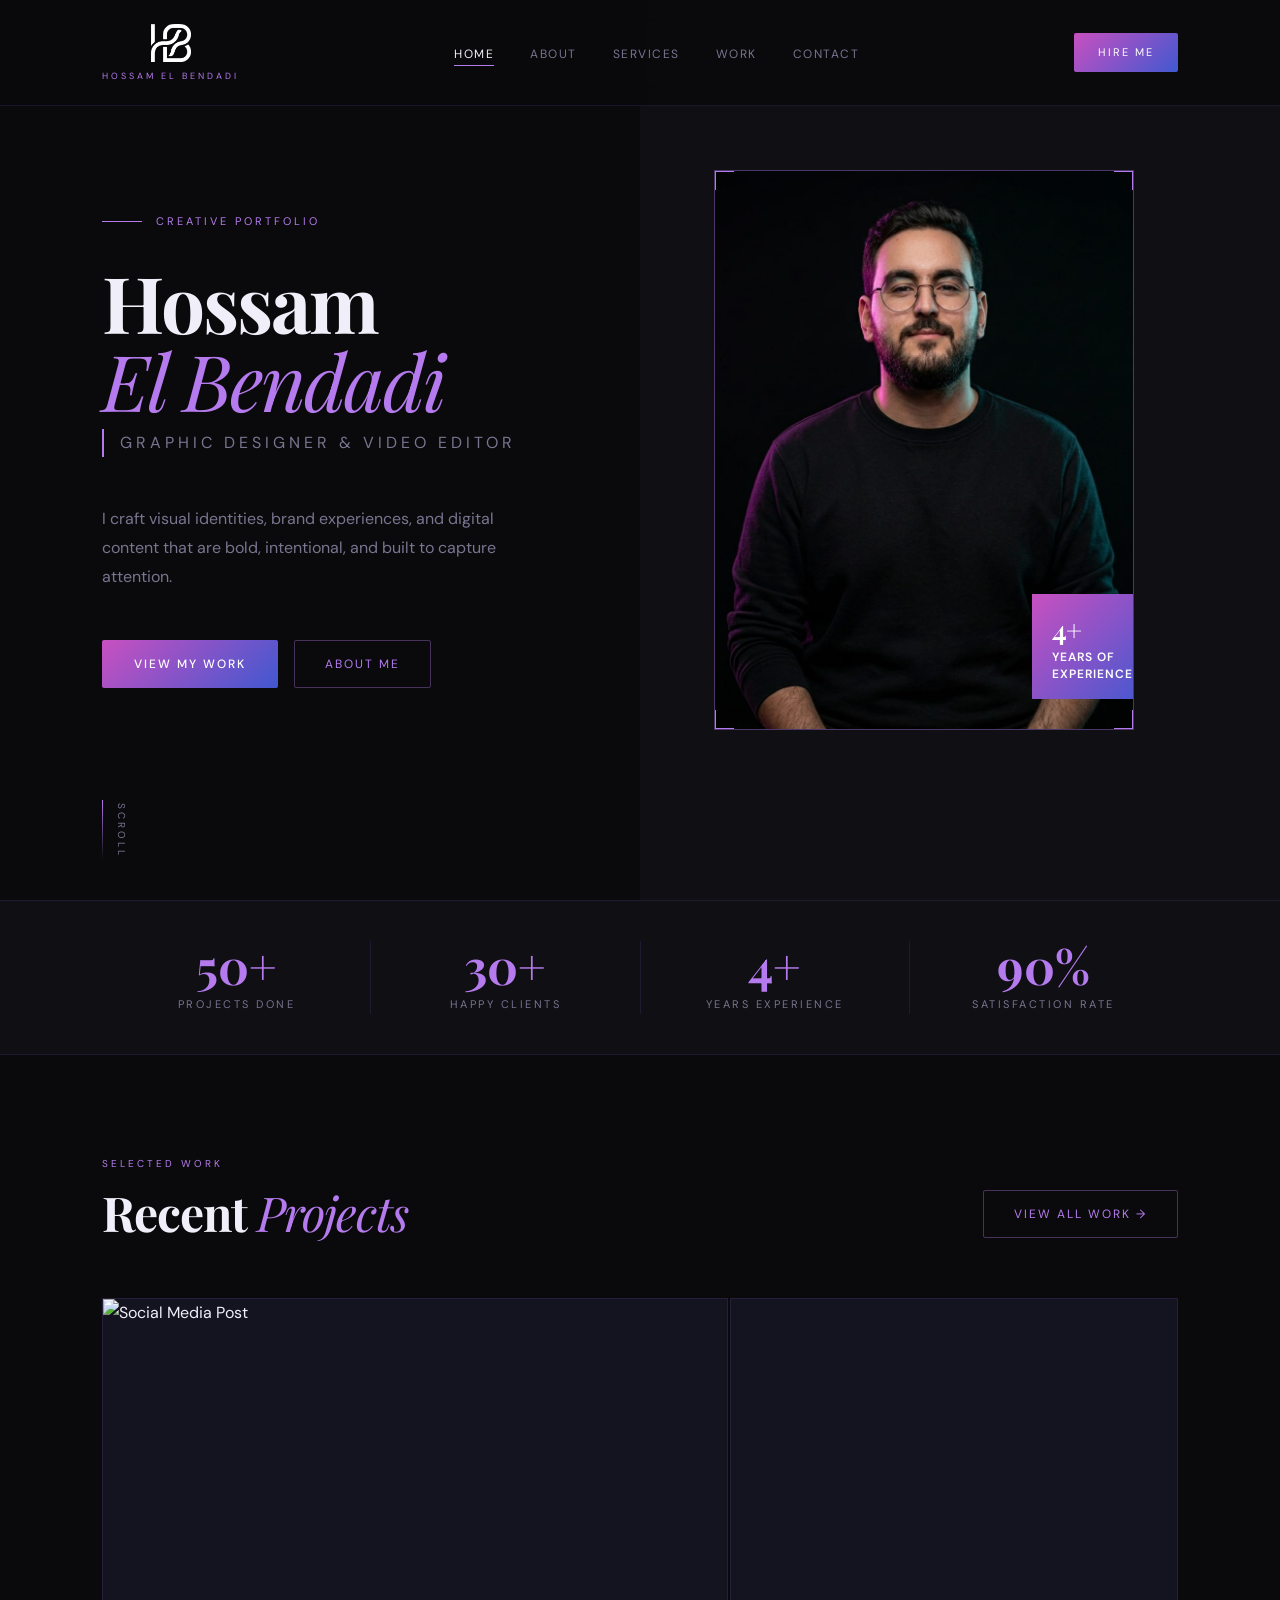
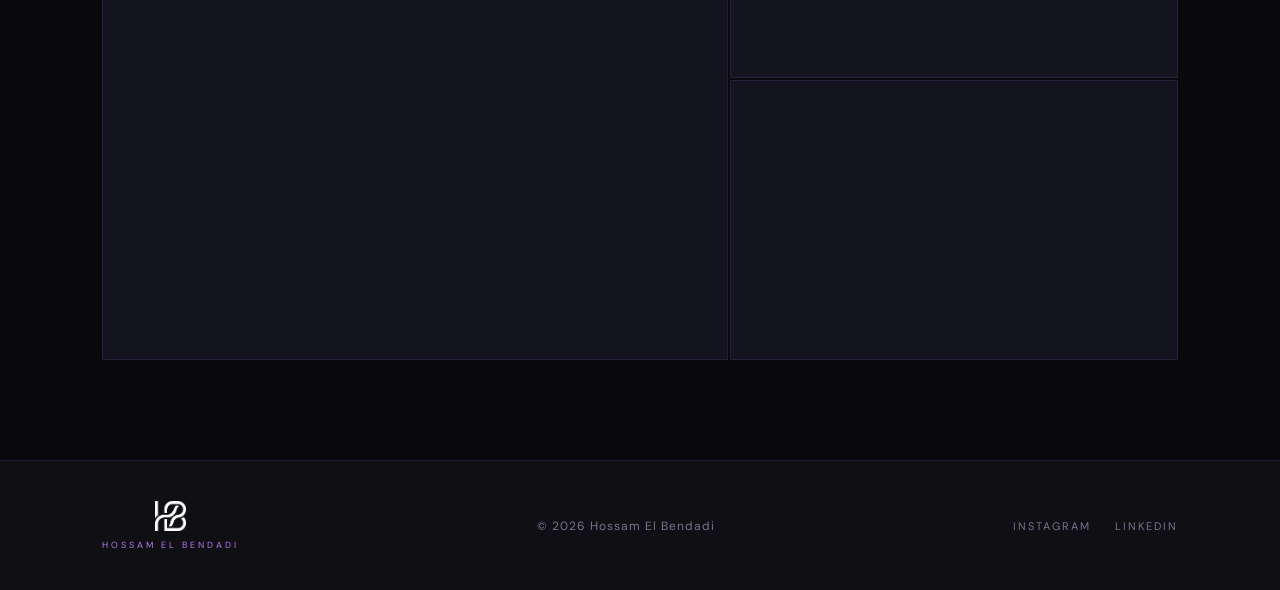
==== index.html @ 080a70f8 "Add files via upload" ====
<!DOCTYPE html>
<html lang="en">
<head>
  <meta charset="UTF-8">
  <meta name="viewport" content="width=device-width, initial-scale=1.0">
  <title>Hossam El Bendadi — Graphic Designer</title>
  <link rel="preconnect" href="https://fonts.googleapis.com">
  <link href="https://fonts.googleapis.com/css2?family=Playfair+Display:ital,wght@0,700;1,400;1,700&family=DM+Sans:wght@300;400;500&family=DM+Mono:wght@400;500&display=swap" rel="stylesheet">
  <link rel="stylesheet" href="style.css">
  <style>
    .hero {
      min-height: 100vh;
      display: grid;
      grid-template-columns: 1fr 1fr;
      align-items: center;
      padding: 0 8%;
      gap: 60px;
      position: relative;
      overflow: hidden;
    }

    .hero::before {
      content: '';
      position: absolute;
      top: 0; right: 0;
      width: 50%;
      height: 100%;
      background: var(--bg2);
      z-index: 0;
    }

    .hero-content { position: relative; z-index: 2; }

    .hero-eyebrow {
      display: flex;
      align-items: center;
      gap: 14px;
      margin-bottom: 32px;
    }
    .hero-eyebrow .line { width: 40px; height: 1px; background: var(--gold); }
    .hero-eyebrow span { font-size: 11px; letter-spacing: 3px; text-transform: uppercase; color: var(--gold); }

    .hero h1 {
      font-family: var(--font-head);
      font-size: 78px;
      font-weight: 700;
      line-height: 1;
      letter-spacing: -2px;
      margin-bottom: 10px;
    }
    .hero h1 em { font-style: italic; font-weight: 400; color: var(--gold); display: block; }

    .hero-sub {
      font-size: 14px;
      font-weight: 400;
      letter-spacing: 4px;
      text-transform: uppercase;
      color: var(--muted);
      margin-bottom: 36px;
      border-left: 2px solid var(--gold);
      padding-left: 16px;
    }

    .hero p { max-width: 420px; color: var(--muted); font-size: 16px; line-height: 1.8; margin-bottom: 48px; }

    .hero-btns { display: flex; gap: 16px; align-items: center; }

    .hero-visual {
      position: relative;
      z-index: 2;
      display: flex;
      justify-content: center;
      align-items: center;
      height: 100vh;
    }

    .hero-frame {
      width: 100%;
      max-width: 420px;
      aspect-ratio: 3/4;
      border: 1px solid var(--gold-border);
      position: relative;
      overflow: hidden;
      background: var(--bg3);
    }

    .hero-frame img { width: 100%; height: 100%; object-fit: cover; display: block; }

    .corner { position: absolute; width: 20px; height: 20px; }
    .corner-tl { top: -1px; left: -1px; border-top: 2px solid var(--gold); border-left: 2px solid var(--gold); }
    .corner-tr { top: -1px; right: -1px; border-top: 2px solid var(--gold); border-right: 2px solid var(--gold); }
    .corner-bl { bottom: -1px; left: -1px; border-bottom: 2px solid var(--gold); border-left: 2px solid var(--gold); }
    .corner-br { bottom: -1px; right: -1px; border-bottom: 2px solid var(--gold); border-right: 2px solid var(--gold); }

    .hero-badge {
      position: absolute;
      bottom: 30px;
      right: -20px;
      background: linear-gradient(135deg, var(--accent), var(--accent2));
      color: #fff;
      padding: 16px 20px;
      font-size: 12px;
      font-weight: 600;
      letter-spacing: 1px;
      text-transform: uppercase;
      line-height: 1.4;
    }
    .hero-badge strong {
      display: block;
      font-family: var(--font-head);
      font-size: 28px;
      font-weight: 700;
      letter-spacing: -1px;
    }

    .scroll-hint {
      position: absolute;
      bottom: 40px;
      left: 8%;
      display: flex;
      align-items: center;
      gap: 10px;
      z-index: 10;
    }
    .scroll-hint span { font-size: 10px; letter-spacing: 3px; text-transform: uppercase; color: var(--muted); writing-mode: vertical-rl; }
    .scroll-line { width: 1px; height: 60px; background: linear-gradient(to bottom, var(--gold), transparent); }

    .stats-bar {
      background: var(--bg2);
      border-top: 1px solid var(--border);
      border-bottom: 1px solid var(--border);
      padding: 40px 8%;
      display: flex;
      justify-content: space-between;
      align-items: center;
    }

    .stat { text-align: center; flex: 1; }
    .stat:not(:last-child) { border-right: 1px solid var(--border); }
    .stat-num { font-family: var(--font-head); font-size: 48px; font-weight: 700; color: var(--gold); display: block; line-height: 1; }
    .stat-label { font-size: 11px; letter-spacing: 2.5px; text-transform: uppercase; color: var(--muted); margin-top: 6px; display: block; }

    .featured { padding: 100px 8%; }
    .featured-header { display: flex; justify-content: space-between; align-items: flex-end; margin-bottom: 60px; }

    .projects-grid {
      display: grid;
      grid-template-columns: 1.4fr 1fr;
      grid-template-rows: 380px 280px;
      gap: 2px;
    }

    .proj {
      background: var(--bg3);
      border: 1px solid var(--border);
      overflow: hidden;
      position: relative;
      cursor: pointer;
      transition: border-color 0.3s;
    }
    .proj:hover { border-color: var(--gold-border); }
    .proj.tall { grid-row: span 2; }

    .proj-img { width: 100%; height: 100%; display: flex; align-items: center; justify-content: center; overflow: hidden; }

    /* إصلاح عرض الفيديوهات والصور في الـ CSS */
    .proj-img img,
    .proj-img video {
      width: 100%;
      height: 100%;
      object-fit: cover;
      display: block;
      transition: transform 0.6s ease;
    }
    .proj:hover .proj-img img,
    .proj:hover .proj-img video { transform: scale(1.04); }

    .proj-overlay {
      position: absolute;
      bottom: 0; left: 0; right: 0;
      padding: 24px;
      background: linear-gradient(transparent, rgba(10,10,12,0.95));
      transform: translateY(20px);
      opacity: 0;
      transition: all 0.3s ease;
      z-index: 2;
    }
    .proj:hover .proj-overlay { opacity: 1; transform: translateY(0); }

    .proj-cat { font-size: 10px; letter-spacing: 3px; text-transform: uppercase; color: var(--gold); display: block; margin-bottom: 6px; }
    .proj-title { font-family: var(--font-head); font-size: 20px; color: var(--text); }

    /* services teaser */
    .services-teaser {
      padding: 100px 8%;
      background: var(--bg2);
      border-top: 1px solid var(--border);
    }
    .services-teaser-header { text-align: center; margin-bottom: 60px; }
    .services-teaser-grid { display: grid; grid-template-columns: repeat(3, 1fr); gap: 2px; }

    .svc-mini {
      background: var(--bg1);
      border: 1px solid var(--border);
      padding: 36px 28px;
      transition: border-color 0.3s, background 0.3s;
    }
    .svc-mini:hover { border-color: var(--gold-border); background: var(--bg3); }
    .svc-mini-icon { font-size: 28px; margin-bottom: 16px; display: block; }
    .svc-mini h3 { font-family: var(--font-head); font-size: 18px; margin-bottom: 10px; color: var(--text); }
    .svc-mini p { font-size: 13px; color: var(--muted); line-height: 1.7; }

    @media (max-width: 900px) {
      .hero { grid-template-columns: 1fr; padding-top: 100px; }
      .hero::before { display: none; }
      .hero-visual { height: 60vw; }
      .projects-grid { grid-template-columns: 1fr; grid-template-rows: auto; }
      .proj.tall { grid-row: span 1; }
      .featured-header { flex-direction: column; align-items: flex-start; gap: 20px; }
      .services-teaser-grid { grid-template-columns: 1fr; }
    }
  </style>
</head>
<body>

<nav>
  <a href="index.html" class="logo">
    <img src="logo hossam white.png" alt="HB" style="height:38px; width:auto; object-fit: contain; filter: brightness(0) invert(1);">
    <span style="display: block ;margin-top: 8px;">HOSSAM EL BENDADI</span>
  </a>
  <ul>
    <li><a href="index.html" class="active">Home</a></li>
    <li><a href="about.html">About</a></li>
    <li><a href="services.html">Services</a></li>
    <li><a href="portfolio.html">Work</a></li>
    <li><a href="contact.html">Contact</a></li>
  </ul>
  <a href="contact.html" class="nav-cta">Hire Me</a>
</nav>

<div class="page">

  <!-- HERO -->
  <section class="hero">
    <div class="hero-content">
      <div class="hero-eyebrow">
        <div class="line"></div>
        <span>Creative Portfolio</span>
      </div>
      <h1>
        Hossam
        <em>El Bendadi</em>
      </h1>
      <p class="hero-sub">Graphic Designer & Video Editor</p>
      <p>I craft visual identities, brand experiences, and digital content that are bold, intentional, and built to capture attention.</p>
      <div class="hero-btns">
        <a href="portfolio.html" class="btn-gold">View My Work</a>
        <a href="about.html" class="btn-outline">About Me</a>
      </div>
    </div>

    <div class="hero-visual">
      <div class="hero-frame">
        <img src="1.jpeg" alt="Hossam El Bendadi">
        <div class="corner corner-tl"></div>
        <div class="corner corner-tr"></div>
        <div class="corner corner-bl"></div>
        <div class="corner corner-br"></div>
        <div class="hero-badge">
          <strong>4+</strong>
          Years of<br>Experience
        </div>
      </div>
    </div>

    <div class="scroll-hint">
      <div class="scroll-line"></div>
      <span>Scroll</span>
    </div>
  </section>

  <!-- STATS -->
  <div class="stats-bar">
    <div class="stat">
      <span class="stat-num">50+</span>
      <span class="stat-label">Projects Done</span>
    </div>
    <div class="stat">
      <span class="stat-num">30+</span>
      <span class="stat-label">Happy Clients</span>
    </div>
    <div class="stat">
      <span class="stat-num">4+</span>
      <span class="stat-label">Years Experience</span>
    </div>
    <div class="stat">
      <span class="stat-num">90%</span>
      <span class="stat-label">Satisfaction Rate</span>
    </div>
  </div>

  

  <!-- FEATURED WORK -->
  <section class="featured">
    <div class="featured-header">
      <div>
        <span class="section-tag">Selected Work</span>
        <h2 class="section-title">Recent <em>Projects</em></h2>
      </div>
      <a href="portfolio.html" class="btn-outline">View All Work →</a>
    </div>

    <div class="projects-grid">
      <!-- Image : Social Media Post -->
      <div class="proj tall" data-type="img" data-src="portfolio%20hossam/social%20media%20post/hossam%20post.png" data-title="Social Media Post" data-cat="Social Media">
        <div class="proj-img">
          <img src="portfolio%20hossam/social%20media%20post/hossam%20post.png" alt="Social Media Post">
        </div>
        <div class="proj-overlay">
          <span class="proj-cat">Social Media</span>
          <p class="proj-title">Social Media Post</p>
        </div>
      </div>

      <!-- Vidéo 1 : Hossam Reel -->
      <div class="proj" data-type="video" data-src="portfolio%20hossam/reel%20video%20editing/hossam%20reel.mp4" data-title="Hossam Reel" data-cat="Video Editing">
        <div class="proj-img">
          <video src="portfolio%20hossam/reel%20video%20editing/hossam%20reel.mp4" muted loop playsinline autoplay></video>
        </div>
        <div class="proj-overlay">
          <span class="proj-cat">Video Editing</span>
          <p class="proj-title">Video Editing</p>
        </div>
      </div>

      <!-- Vidéo 2 : Hossam Reel 2 -->
      <div class="proj" data-type="video" data-src="portfolio%20hossam/reel%20video%20editing/hossam%20reel%202.mp4" data-title="Hossam Reel 2" data-cat="Video Editing">
        <div class="proj-img">
          <video src="portfolio%20hossam/reel%20video%20editing/hossam%20reel%202.mp4" muted loop playsinline autoplay></video>
        </div>
        <div class="proj-overlay">
          <span class="proj-cat">Video Editing</span>
          <p class="proj-title">Video Editing</p>
        </div>
      </div>
    </div>
  </section>

  <!-- LIGHTBOX -->
  <div class="lightbox" id="lightbox">
    <div class="lb-top">
      <div class="lb-info">
        <span class="lb-cat" id="lb-cat"></span>
        <span class="lb-title" id="lb-title"></span>
      </div>
      <span class="lb-counter" id="lb-counter"></span>
      <button class="lb-close" id="lb-close">✕</button>
    </div>
    <div class="lb-img-wrap" id="lb-media-wrap">
      <img class="lb-img" id="lb-img" src="" alt="">
      <video class="lb-img" id="lb-video" controls autoplay style="display:none;"></video>
    </div>
    <button class="lb-btn lb-prev" id="lb-prev">‹</button>
    <button class="lb-btn lb-next" id="lb-next">›</button>
    <div class="lb-dots" id="lb-dots"></div>
    <span class="lb-hint">Arrows to navigate · ESC to close</span>
  </div>

  <footer>
    <a href="index.html" class="logo">
      <img src="logo hossam white.png" alt="HB" style="height:30px;width:auto; object-fit: contain; filter:brightness(0) invert(1);">
      <span style="display: block; margin-top: 8px;">HOSSAM EL BENDADI</span>
    </a>
    <p>© 2026 Hossam El Bendadi</p>
    <div class="socials">
      <a href="https://www.instagram.com/hossamdesign_1?igsh=N2c5M213bTdkdm1r" target="_blank">Instagram</a>
      <a href="https://www.linkedin.com/in/hossam-el-bendadi-33090b414?utm_source=share_via&utm_content=profile&utm_medium=medium_android" target="_blank">LinkedIn</a>
    </div>
  </footer>

</div>

<style>
  .lightbox {
    display: none; position: fixed; inset: 0; z-index: 999;
    background: rgba(5,5,8,0.96); backdrop-filter: blur(16px);
    align-items: center; justify-content: center; flex-direction: column;
  }
  .lightbox.open { display: flex; }
  .lb-top {
    position: fixed; top: 0; left: 0; right: 0;
    display: flex; align-items: center; justify-content: space-between;
    padding: 20px 32px; z-index: 1001;
    background: linear-gradient(to bottom, rgba(5,5,8,0.9), transparent);
  }
  .lb-info { display: flex; flex-direction: column; gap: 3px; }
  .lb-cat { font-size: 10px; letter-spacing: 3px; text-transform: uppercase; color: var(--gold); }
  .lb-title { font-family: var(--font-head); font-size: 20px; color: var(--text); }
  .lb-counter { font-family: var(--font-mono); font-size: 12px; color: var(--muted); letter-spacing: 2px; }
  .lb-close {
    background: none; border: 1px solid var(--border); color: var(--text);
    width: 40px; height: 40px; border-radius: 50%; cursor: pointer;
    font-size: 18px; display: flex; align-items: center; justify-content: center;
    transition: border-color 0.2s, background 0.2s;
  }
  .lb-close:hover { border-color: var(--gold); background: rgba(181,123,238,0.1); }
  .lb-img-wrap {
    display: flex; align-items: center; justify-content: center;
    width: 100%; height: 100vh; padding: 80px 100px;
  }
  .lb-img {
    max-width: 100%; max-height: 100%; object-fit: contain;
    border: 1px solid var(--gold-border);
    transition: transform 0.3s ease; user-select: none;
  }
  .lb-img.zoomed { cursor: zoom-out; transform: scale(1.8); }
  .lb-btn {
    position: fixed; top: 50%; transform: translateY(-50%);
    background: rgba(10,10,12,0.7); border: 1px solid var(--border);
    color: var(--text); width: 52px; height: 52px; border-radius: 50%;
    cursor: pointer; font-size: 20px; display: flex; align-items: center; justify-content: center;
    transition: border-color 0.2s, background 0.2s; z-index: 1001;
  }
  .lb-btn:hover { border-color: var(--gold); background: rgba(181,123,238,0.15); }
  .lb-prev { left: 24px; } .lb-next { right: 24px; }
  .lb-dots { position: fixed; bottom: 28px; left: 50%; transform: translateX(-50%); display: flex; gap: 8px; z-index: 1001; }
  .lb-dot { width: 6px; height: 6px; border-radius: 50%; background: var(--muted); cursor: pointer; transition: background 0.2s, transform 0.2s; }
  .lb-dot.active { background: var(--gold); transform: scale(1.4); }
  .lb-hint { position: fixed; bottom: 52px; left: 50%; transform: translateX(-50%); font-size: 10px; letter-spacing: 2px; text-transform: uppercase; color: var(--muted); opacity: 0.5; z-index: 1001; pointer-events: none; white-space: nowrap; }
</style>

<script>
  const projs = Array.from(document.querySelectorAll('.proj'));
  let current = 0;
  let zoomed = false;

  const lb      = document.getElementById('lightbox');
  const lbImg   = document.getElementById('lb-img');
  const lbVideo = document.getElementById('lb-video');
  const lbCat   = document.getElementById('lb-cat');
  const lbTitle = document.getElementById('lb-title');
  const lbCount = document.getElementById('lb-counter');
  const lbDots  = document.getElementById('lb-dots');

  function open(i) {
    current = i; zoomed = false; lbImg.classList.remove('zoomed');
    update(); lb.classList.add('open'); document.body.style.overflow = 'hidden';
  }
  function close() {
    lb.classList.remove('open'); document.body.style.overflow = '';
    zoomed = false; lbImg.classList.remove('zoomed');
    lbVideo.pause();
  }
  function update() {
    const p = projs[current];
    const type = p.dataset.type;
    const src = p.dataset.src;

    if (type === 'video') {
      lbImg.style.display = 'none';
      lbVideo.src = src;
      lbVideo.style.display = 'block';
      lbVideo.play();
    } else {
      lbVideo.pause();
      lbVideo.style.display = 'none';
      lbImg.src = src;
      lbImg.style.display = 'block';
    }

    lbCat.textContent   = p.dataset.cat   || '';
    lbTitle.textContent = p.dataset.title || '';
    lbCount.textContent = (current + 1) + ' / ' + projs.length;
    lbDots.innerHTML = '';
    projs.forEach((_, i) => {
      const d = document.createElement('div');
      d.className = 'lb-dot' + (i === current ? ' active' : '');
      d.onclick = () => { current = i; zoomed=false; lbImg.classList.remove('zoomed'); update(); };
      lbDots.appendChild(d);
    });
  }
  function next() { zoomed=false; lbImg.classList.remove('zoomed'); current=(current+1)%projs.length; update(); }
  function prev() { zoomed=false; lbImg.classList.remove('zoomed'); current=(current-1+projs.length)%projs.length; update(); }

  projs.forEach((p, i) => p.addEventListener('click', () => open(i)));
  document.getElementById('lb-close').addEventListener('click', close);
  document.getElementById('lb-next').addEventListener('click', next);
  document.getElementById('lb-prev').addEventListener('click', prev);
  lb.addEventListener('click', e => { if (e.target === lb || e.target === document.getElementById('lb-media-wrap')) close(); });
  lbImg.addEventListener('click', e => { e.stopPropagation(); zoomed=!zoomed; lbImg.classList.toggle('zoomed', zoomed); });
  document.addEventListener('keydown', e => {
    if (!lb.classList.contains('open')) return;
    if (e.key==='Escape') close();
    if (e.key==='ArrowRight') next();
    if (e.key==='ArrowLeft') prev();
  });
  let tx = 0;
  lb.addEventListener('touchstart', e => { tx = e.touches[0].clientX; }, {passive:true});
  lb.addEventListener('touchend', e => { const d = tx - e.changedTouches[0].clientX; if(Math.abs(d)>50) d>0?next():prev(); });
</script>

</body>
</html>
---- style.css ----
/* ===== RESET & BASE ===== */
*, *::before, *::after { margin: 0; padding: 0; box-sizing: border-box; }

:root {
  --bg1:         #0a0a0c;
  --bg2:         #0f0f14;
  --bg3:         #141420;
  --border:      rgba(160, 100, 255, 0.12);
  --gold:        #b57bee;
  --gold-border: rgba(181, 123, 238, 0.35);
  --text:        #f0eef8;
  --muted:       #7a7490;
  --accent:      #c850c0;
  --accent2:     #4158d0;
  --font-head:   'Playfair Display', serif;
  --font-body:   'DM Sans', sans-serif;
  --font-mono:   'DM Mono', monospace;
}

html { scroll-behavior: smooth; }

body {
  background: var(--bg1);
  color: var(--text);
  font-family: var(--font-body);
  font-size: 16px;
  line-height: 1.7;
  -webkit-font-smoothing: antialiased;
}

a { color: inherit; text-decoration: none; }
img { display: block; }

/* ===== TYPOGRAPHY ===== */
.section-tag {
  font-size: 10px;
  letter-spacing: 3px;
  text-transform: uppercase;
  color: var(--gold);
  display: block;
  margin-bottom: 14px;
}

.section-title {
  font-family: var(--font-head);
  font-size: 48px;
  font-weight: 700;
  line-height: 1.1;
  letter-spacing: -1px;
}

.section-title em {
  font-style: italic;
  font-weight: 400;
  color: var(--gold);
}

/* ===== BUTTONS ===== */
.btn-gold {
  display: inline-block;
  padding: 14px 32px;
  background: linear-gradient(135deg, var(--accent), var(--accent2));
  color: #fff;
  font-size: 12px;
  font-weight: 500;
  letter-spacing: 2px;
  text-transform: uppercase;
  border-radius: 2px;
  transition: opacity 0.2s;
}
.btn-gold:hover { opacity: 0.85; }

.btn-outline {
  display: inline-block;
  padding: 13px 30px;
  border: 1px solid var(--gold-border);
  color: var(--gold);
  font-size: 12px;
  font-weight: 400;
  letter-spacing: 2px;
  text-transform: uppercase;
  border-radius: 2px;
  transition: background 0.2s, border-color 0.2s;
}
.btn-outline:hover {
  background: rgba(181, 123, 238, 0.08);
  border-color: var(--gold);
}

/* ===== NAV ===== */
nav {
  position: fixed;
  top: 0; left: 0; right: 0;
  z-index: 100;
  display: flex;
  align-items: center;
  justify-content: space-between;
  padding: 24px 8%;
  background: rgba(10, 10, 12, 0.85);
  backdrop-filter: blur(12px);
  border-bottom: 1px solid var(--border);
}

.logo {
  font-family: var(--font-head);
  font-size: 22px;
  font-weight: 700;
  color: var(--text);
  display: flex;
  flex-direction: column;
  line-height: 1;
  gap: 2px;
}

.logo span {
  font-family: var(--font-body);
  font-size: 9px;
  letter-spacing: 3px;
  text-transform: uppercase;
  color: var(--gold);
  font-weight: 400;
}

nav ul {
  display: flex;
  gap: 36px;
  list-style: none;
}

nav ul a {
  font-size: 12px;
  letter-spacing: 1.5px;
  text-transform: uppercase;
  color: var(--muted);
  transition: color 0.2s;
  position: relative;
}

nav ul a::after {
  content: '';
  position: absolute;
  bottom: -4px; left: 0; right: 0;
  height: 1px;
  background: var(--gold);
  transform: scaleX(0);
  transition: transform 0.2s;
}

nav ul a:hover,
nav ul a.active { color: var(--text); }
nav ul a:hover::after,
nav ul a.active::after { transform: scaleX(1); }

.nav-cta {
  font-size: 11px;
  letter-spacing: 2px;
  text-transform: uppercase;
  padding: 10px 24px;
  background: linear-gradient(135deg, var(--accent), var(--accent2));
  color: #fff;
  border-radius: 2px;
  transition: opacity 0.2s;
}
.nav-cta:hover { opacity: 0.85; }

/* ===== PAGE WRAPPER ===== */
.page { padding-top: 0; }

/* ===== FOOTER ===== */
footer {
  border-top: 1px solid var(--border);
  padding: 40px 8%;
  display: flex;
  align-items: center;
  justify-content: space-between;
  background: var(--bg2);
}

footer p {
  font-size: 12px;
  color: var(--muted);
  letter-spacing: 1px;
}

.socials {
  display: flex;
  gap: 24px;
}

.socials a {
  font-size: 11px;
  letter-spacing: 2px;
  text-transform: uppercase;
  color: var(--muted);
  transition: color 0.2s;
}
.socials a:hover { color: var(--gold); }

/* ===== ABOUT PAGE ===== */
.about-hero {
  min-height: 100vh;
  display: grid;
  grid-template-columns: 1fr 1fr;
  align-items: center;
  padding: 120px 8% 80px;
  gap: 80px;
}

.about-img-wrap {
  position: relative;
}

.about-img {
  width: 100%;
  aspect-ratio: 3/4;
  object-fit: cover;
  border: 1px solid var(--gold-border);
}

.about-img-deco {
  position: absolute;
  top: 30px; left: -30px;
  width: 100%;
  height: 100%;
  border: 1px solid var(--border);
  z-index: -1;
}

.about-text .eyebrow {
  display: flex;
  align-items: center;
  gap: 14px;
  margin-bottom: 28px;
}
.about-text .eyebrow .line { width: 40px; height: 1px; background: var(--gold); }
.about-text .eyebrow span { font-size: 11px; letter-spacing: 3px; text-transform: uppercase; color: var(--gold); }

.about-text h1 {
  font-family: var(--font-head);
  font-size: 56px;
  font-weight: 700;
  line-height: 1.05;
  letter-spacing: -1.5px;
  margin-bottom: 10px;
}

.about-text h1 em { font-style: italic; font-weight: 400; color: var(--gold); display: block; }

.about-bio {
  color: var(--muted);
  font-size: 16px;
  line-height: 1.9;
  margin: 28px 0 36px;
  border-left: 2px solid var(--gold-border);
  padding-left: 20px;
}

.skills-list {
  display: flex;
  flex-wrap: wrap;
  gap: 10px;
  margin-top: 32px;
}

.skill-tag {
  font-size: 11px;
  letter-spacing: 1.5px;
  text-transform: uppercase;
  padding: 7px 16px;
  border: 1px solid var(--gold-border);
  color: var(--gold);
  border-radius: 2px;
}

/* ===== SERVICES PAGE ===== */
.services-hero {
  padding: 160px 8% 80px;
  text-align: center;
}

.services-grid-full {
  padding: 0 8% 100px;
  display: grid;
  grid-template-columns: repeat(3, 1fr);
  gap: 2px;
}

.service-card {
  background: var(--bg2);
  border: 1px solid var(--border);
  padding: 48px 36px;
  position: relative;
  transition: border-color 0.3s, background 0.3s;
  cursor: default;
}

.service-card:hover {
  border-color: var(--gold-border);
  background: var(--bg3);
}

.service-num {
  font-family: var(--font-mono);
  font-size: 11px;
  letter-spacing: 2px;
  color: var(--gold);
  opacity: 0.5;
  margin-bottom: 28px;
  display: block;
}

.service-icon-big {
  font-size: 36px;
  margin-bottom: 20px;
  display: block;
}

.service-card h3 {
  font-family: var(--font-head);
  font-size: 22px;
  font-weight: 700;
  margin-bottom: 14px;
  color: var(--text);
}

.service-card p {
  font-size: 14px;
  color: var(--muted);
  line-height: 1.8;
}

/* ===== PORTFOLIO PAGE ===== */
.portfolio-hero {
  padding: 160px 8% 60px;
  text-align: center;
}

.filter-bar {
  padding: 0 8% 48px;
  display: flex;
  gap: 12px;
  flex-wrap: wrap;
}

.filter-btn {
  font-size: 11px;
  letter-spacing: 2px;
  text-transform: uppercase;
  padding: 8px 20px;
  border: 1px solid var(--border);
  color: var(--muted);
  background: none;
  cursor: pointer;
  border-radius: 2px;
  transition: all 0.2s;
  font-family: var(--font-body);
}

.filter-btn:hover,
.filter-btn.active {
  border-color: var(--gold-border);
  color: var(--gold);
  background: rgba(181, 123, 238, 0.06);
}

.portfolio-grid {
  padding: 0 8% 100px;
  display: grid;
  grid-template-columns: repeat(3, 1fr);
  gap: 2px;
}

.port-item {
  background: var(--bg3);
  border: 1px solid var(--border);
  overflow: hidden;
  position: relative;
  cursor: pointer;
  aspect-ratio: 4/3;
  transition: border-color 0.3s;
}

.port-item:hover { border-color: var(--gold-border); }

.port-item .no-img {
  width: 100%; height: 100%;
  display: flex; align-items: center; justify-content: center;
  font-size: 12px; letter-spacing: 2px; text-transform: uppercase;
  color: var(--muted); opacity: 0.3;
}

.port-overlay {
  position: absolute;
  inset: 0;
  background: linear-gradient(transparent 40%, rgba(10,10,12,0.95));
  padding: 20px;
  display: flex;
  flex-direction: column;
  justify-content: flex-end;
  opacity: 0;
  transition: opacity 0.3s;
}

.port-item:hover .port-overlay { opacity: 1; }

.port-cat {
  font-size: 10px;
  letter-spacing: 3px;
  text-transform: uppercase;
  color: var(--gold);
  margin-bottom: 4px;
}

.port-name {
  font-family: var(--font-head);
  font-size: 18px;
  color: var(--text);
}

/* ===== CONTACT PAGE ===== */
.contact-wrap {
  min-height: 100vh;
  display: grid;
  grid-template-columns: 1fr 1fr;
  padding-top: 80px;
}

.contact-left {
  padding: 80px 8%;
  background: var(--bg2);
  border-right: 1px solid var(--border);
  display: flex;
  flex-direction: column;
  justify-content: center;
}

.contact-left h1 {
  font-family: var(--font-head);
  font-size: 52px;
  font-weight: 700;
  line-height: 1.05;
  letter-spacing: -1.5px;
  margin-bottom: 10px;
}

.contact-left h1 em { font-style: italic; font-weight: 400; color: var(--gold); display: block; }

.contact-left p {
  color: var(--muted);
  margin: 24px 0 48px;
  max-width: 360px;
  line-height: 1.9;
}

.contact-info { display: flex; flex-direction: column; gap: 20px; }

.contact-line {
  display: flex;
  align-items: center;
  gap: 16px;
  padding: 18px 20px;
  border: 1px solid var(--border);
  border-radius: 4px;
  transition: border-color 0.2s;
}

.contact-line:hover { border-color: var(--gold-border); }

.contact-line-icon {
  width: 36px; height: 36px;
  background: rgba(181, 123, 238, 0.1);
  border-radius: 50%;
  display: flex; align-items: center; justify-content: center;
  font-size: 16px;
  color: var(--gold);
  flex-shrink: 0;
}

.contact-line-text { display: flex; flex-direction: column; gap: 2px; }
.contact-line-label { font-size: 10px; letter-spacing: 2px; text-transform: uppercase; color: var(--muted); }
.contact-line-val { font-size: 14px; color: var(--text); }

.contact-right {
  padding: 80px 8%;
  display: flex;
  flex-direction: column;
  justify-content: center;
}

.contact-form { display: flex; flex-direction: column; gap: 20px; }

.form-group { display: flex; flex-direction: column; gap: 8px; }

.form-group label {
  font-size: 10px;
  letter-spacing: 2px;
  text-transform: uppercase;
  color: var(--muted);
}

.form-group input,
.form-group textarea,
.form-group select {
  background: var(--bg2);
  border: 1px solid var(--border);
  color: var(--text);
  font-family: var(--font-body);
  font-size: 14px;
  padding: 14px 18px;
  border-radius: 2px;
  outline: none;
  transition: border-color 0.2s;
  resize: none;
}

.form-group input:focus,
.form-group textarea:focus,
.form-group select:focus {
  border-color: var(--gold-border);
}

.form-group input::placeholder,
.form-group textarea::placeholder { color: var(--muted); opacity: 0.5; }

.form-row { display: grid; grid-template-columns: 1fr 1fr; gap: 20px; }

.form-submit {
  margin-top: 8px;
  padding: 16px;
  background: linear-gradient(135deg, var(--accent), var(--accent2));
  color: #fff;
  border: none;
  font-family: var(--font-body);
  font-size: 12px;
  font-weight: 500;
  letter-spacing: 3px;
  text-transform: uppercase;
  cursor: pointer;
  border-radius: 2px;
  transition: opacity 0.2s;
}
.form-submit:hover { opacity: 0.85; }
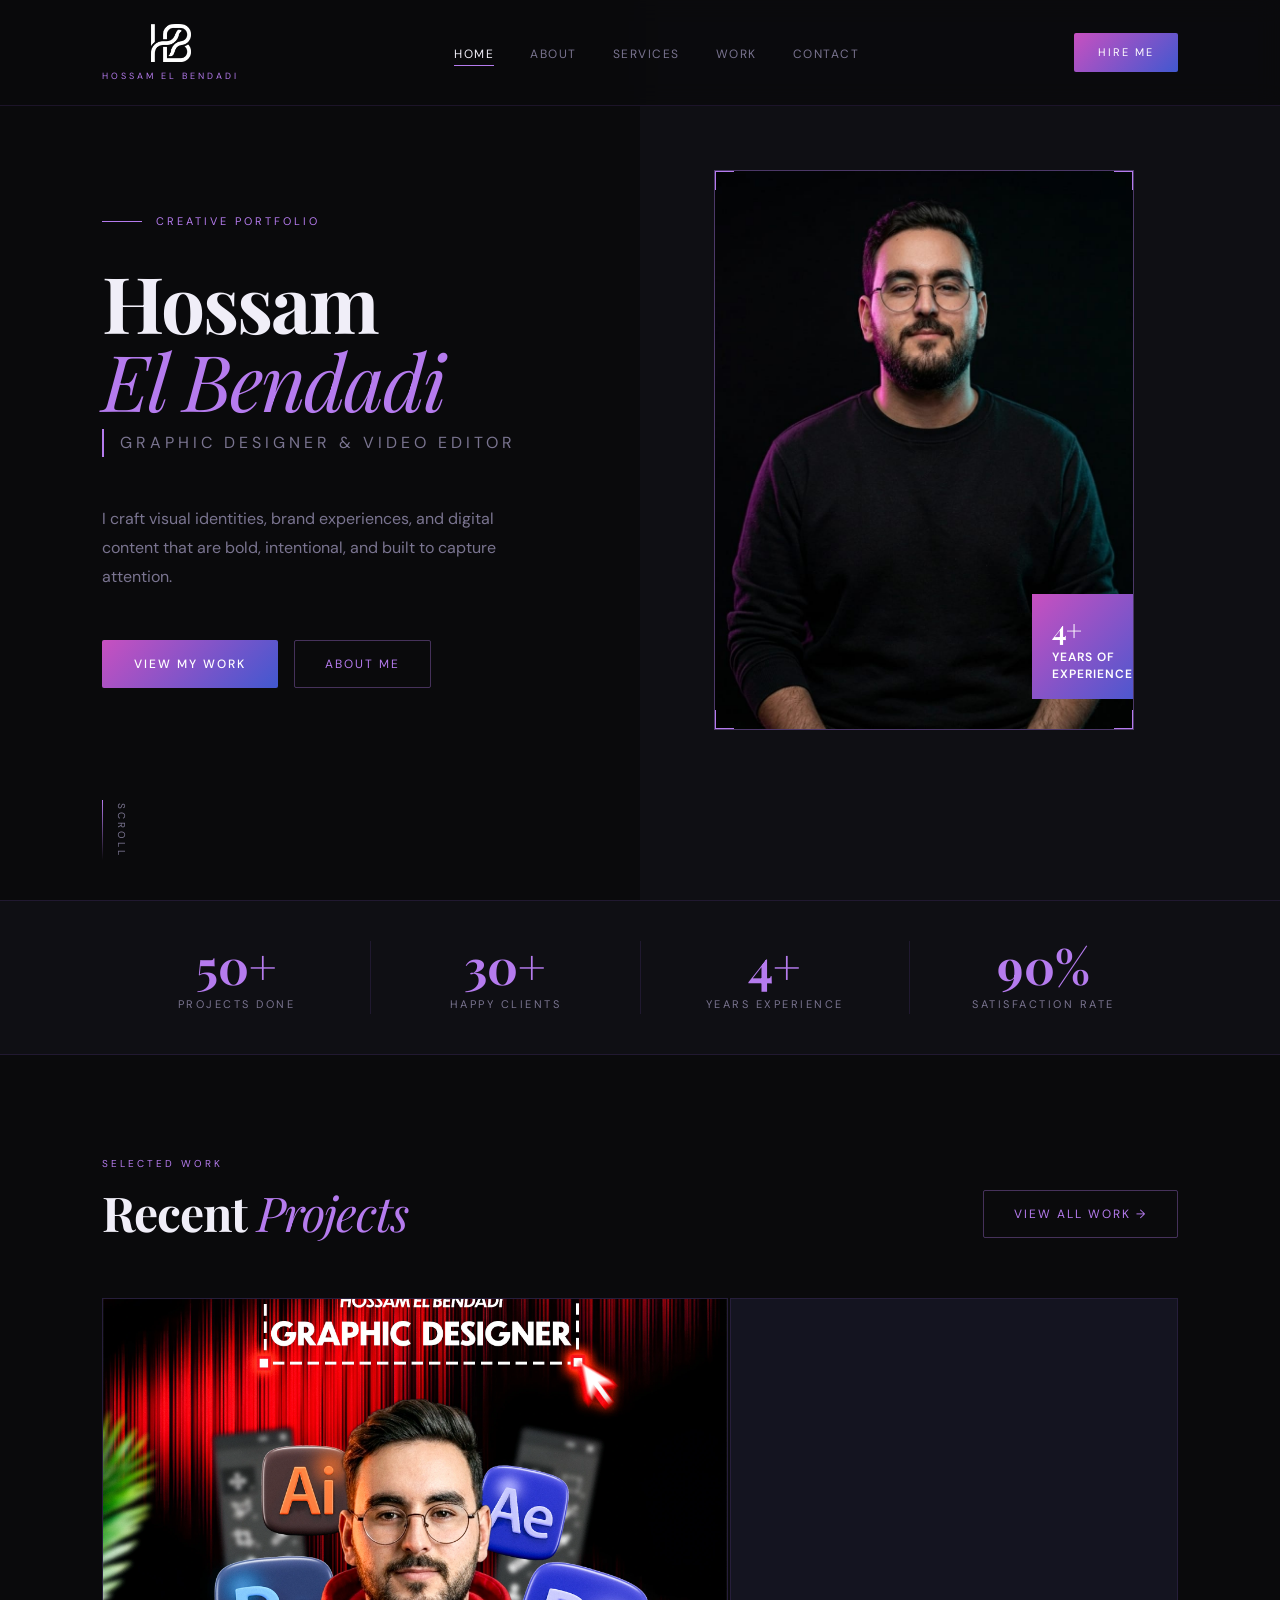
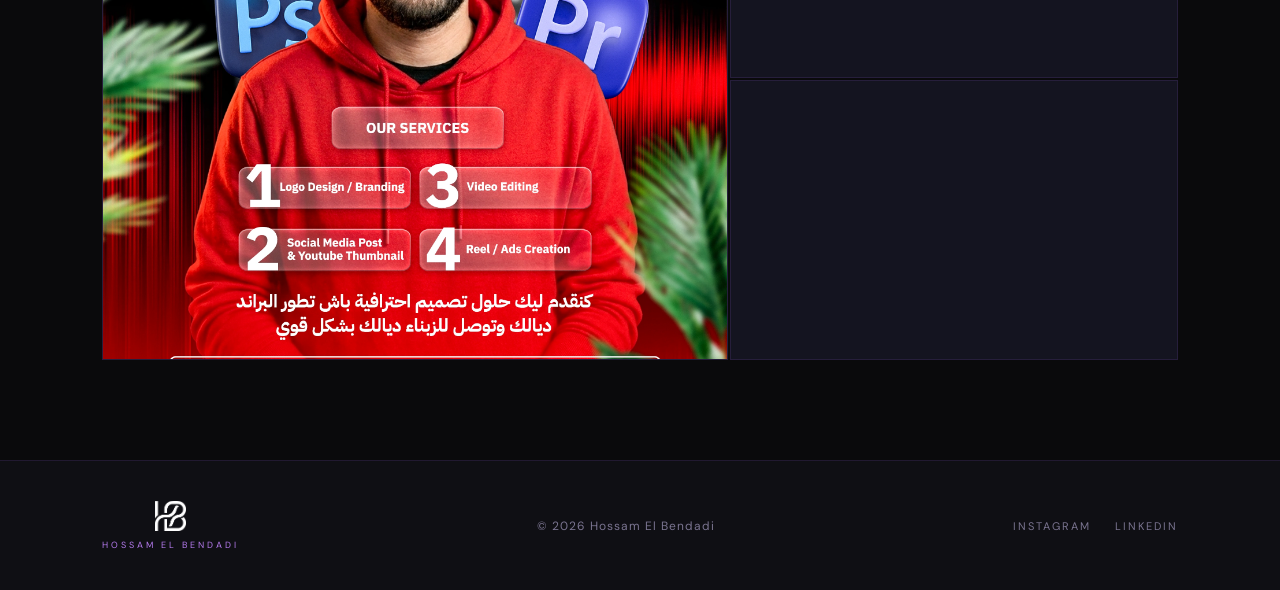
==== commit b0ac1c66: "Optimize portfolio media and improve responsive design" ====
--- a/index.html
+++ b/index.html
@@ -215,26 +215,64 @@
       .hero::before { display: none; }
       .hero-visual { height: 60vw; }
       .projects-grid { grid-template-columns: 1fr; grid-template-rows: auto; }
+      .projects-grid .proj { aspect-ratio: 4 / 3; }
       .proj.tall { grid-row: span 1; }
       .featured-header { flex-direction: column; align-items: flex-start; gap: 20px; }
       .services-teaser-grid { grid-template-columns: 1fr; }
     }
+
+    @media (max-width: 767px) {
+      .hero {
+        min-height: auto;
+        gap: 44px;
+        padding: 140px 8% 72px;
+      }
+      .hero h1 { font-size: 52px; letter-spacing: -1px; }
+      .hero-sub { letter-spacing: 3px; }
+      .hero p { margin-bottom: 36px; }
+      .hero-btns { flex-wrap: wrap; }
+      .hero-visual { height: auto; }
+      .hero-frame { width: min(100%, 360px); }
+      .hero-badge { right: 0; bottom: 20px; }
+      .scroll-hint { display: none; }
+      .featured,
+      .services-teaser { padding: 72px 8%; }
+      .featured-header,
+      .services-teaser-header { margin-bottom: 40px; }
+    }
+
+    @media (max-width: 600px) {
+      .stats-bar {
+        display: grid;
+        grid-template-columns: repeat(2, minmax(0, 1fr));
+        padding: 28px 8%;
+      }
+      .stat { min-width: 0; padding: 20px 8px; }
+      .stat:nth-child(odd) { border-right: 1px solid var(--border); }
+      .stat:nth-child(even) { border-right: 0; }
+      .stat:nth-child(-n + 2) { border-bottom: 1px solid var(--border); }
+      .stat-num { font-size: 38px; }
+      .stat-label { font-size: 10px; letter-spacing: 1.5px; }
+    }
   </style>
 </head>
 <body>
 
 <nav>
   <a href="index.html" class="logo">
-    <img src="logo hossam white.png" alt="HB" style="height:38px; width:auto; object-fit: contain; filter: brightness(0) invert(1);">
+    <img src="logo hossam white.webp" alt="HB" style="height:38px; width:auto; object-fit: contain; filter: brightness(0) invert(1);">
     <span style="display: block ;margin-top: 8px;">HOSSAM EL BENDADI</span>
   </a>
-  <ul>
+  <ul id="primary-navigation">
     <li><a href="index.html" class="active">Home</a></li>
     <li><a href="about.html">About</a></li>
     <li><a href="services.html">Services</a></li>
     <li><a href="portfolio.html">Work</a></li>
     <li><a href="contact.html">Contact</a></li>
   </ul>
+  <button class="nav-toggle" type="button" aria-expanded="false" aria-controls="primary-navigation" aria-label="Toggle navigation">
+    <span></span><span></span><span></span>
+  </button>
   <a href="contact.html" class="nav-cta">Hire Me</a>
 </nav>
 
@@ -313,9 +351,9 @@
 
     <div class="projects-grid">
       <!-- Image : Social Media Post -->
-      <div class="proj tall" data-type="img" data-src="portfolio%20hossam/social%20media%20post/hossam%20post.png" data-title="Social Media Post" data-cat="Social Media">
+      <div class="proj tall" data-type="img" data-src="portfolio%20hossam/social%20media%20post/hossam%20post.webp" data-title="Social Media Post" data-cat="Social Media">
         <div class="proj-img">
-          <img src="portfolio%20hossam/social%20media%20post/hossam%20post.png" alt="Social Media Post">
+          <img src="portfolio%20hossam/social%20media%20post/hossam%20post.webp" alt="Social Media Post">
         </div>
         <div class="proj-overlay">
           <span class="proj-cat">Social Media</span>
@@ -324,9 +362,9 @@
       </div>
 
       <!-- Vidéo 1 : Hossam Reel -->
-      <div class="proj" data-type="video" data-src="portfolio%20hossam/reel%20video%20editing/hossam%20reel.mp4" data-title="Hossam Reel" data-cat="Video Editing">
+      <div class="proj" data-type="video" data-src="portfolio%20hossam/reel%20video%20editing/hossam%20reel%20optimized.mp4" data-title="Hossam Reel" data-cat="Video Editing">
         <div class="proj-img">
-          <video src="portfolio%20hossam/reel%20video%20editing/hossam%20reel.mp4" muted loop playsinline autoplay></video>
+          <video src="portfolio%20hossam/reel%20video%20editing/hossam%20reel%20optimized.mp4" muted loop playsinline autoplay></video>
         </div>
         <div class="proj-overlay">
           <span class="proj-cat">Video Editing</span>
@@ -335,9 +373,9 @@
       </div>
 
       <!-- Vidéo 2 : Hossam Reel 2 -->
-      <div class="proj" data-type="video" data-src="portfolio%20hossam/reel%20video%20editing/hossam%20reel%202.mp4" data-title="Hossam Reel 2" data-cat="Video Editing">
+      <div class="proj" data-type="video" data-src="portfolio%20hossam/reel%20video%20editing/hossam%20reel%202%20optimized.mp4" data-title="Hossam Reel 2" data-cat="Video Editing">
         <div class="proj-img">
-          <video src="portfolio%20hossam/reel%20video%20editing/hossam%20reel%202.mp4" muted loop playsinline autoplay></video>
+          <video src="portfolio%20hossam/reel%20video%20editing/hossam%20reel%202%20optimized.mp4" muted loop playsinline autoplay></video>
         </div>
         <div class="proj-overlay">
           <span class="proj-cat">Video Editing</span>
@@ -369,7 +407,7 @@
 
   <footer>
     <a href="index.html" class="logo">
-      <img src="logo hossam white.png" alt="HB" style="height:30px;width:auto; object-fit: contain; filter:brightness(0) invert(1);">
+      <img src="logo hossam white.webp" alt="HB" style="height:30px;width:auto; object-fit: contain; filter:brightness(0) invert(1);">
       <span style="display: block; margin-top: 8px;">HOSSAM EL BENDADI</span>
     </a>
     <p>© 2026 Hossam El Bendadi</p>
@@ -500,5 +538,7 @@
   lb.addEventListener('touchend', e => { const d = tx - e.changedTouches[0].clientX; if(Math.abs(d)>50) d>0?next():prev(); });
 </script>
 
+<script src="responsive.js"></script>
+
 </body>
-</html>+</html>
--- a/style.css
+++ b/style.css
@@ -539,4 +539,203 @@
   border-radius: 2px;
   transition: opacity 0.2s;
 }
-.form-submit:hover { opacity: 0.85; }+.form-submit:hover { opacity: 0.85; }
+
+/* ===== RESPONSIVE ADJUSTMENTS ===== */
+.nav-toggle {
+  display: none;
+  width: 44px;
+  height: 44px;
+  align-items: center;
+  justify-content: center;
+  flex-direction: column;
+  gap: 5px;
+  padding: 0;
+  border: 1px solid var(--gold-border);
+  border-radius: 2px;
+  background: transparent;
+  color: var(--text);
+  cursor: pointer;
+}
+
+.nav-toggle span {
+  width: 20px;
+  height: 1px;
+  background: currentColor;
+  transition: transform 0.2s, opacity 0.2s;
+}
+
+nav.menu-open .nav-toggle span:nth-child(1) { transform: translateY(6px) rotate(45deg); }
+nav.menu-open .nav-toggle span:nth-child(2) { opacity: 0; }
+nav.menu-open .nav-toggle span:nth-child(3) { transform: translateY(-6px) rotate(-45deg); }
+
+.form-row > *,
+.contact-line-text { min-width: 0; }
+
+.form-group input,
+.form-group textarea,
+.form-group select { width: 100%; }
+
+@media (max-width: 900px) {
+  .services-grid-full,
+  .portfolio-grid { grid-template-columns: repeat(2, minmax(0, 1fr)); }
+
+  .contact-wrap {
+    min-height: auto;
+    grid-template-columns: 1fr;
+    padding-top: 98px;
+  }
+
+  .contact-left {
+    border-right: 0;
+    border-bottom: 1px solid var(--border);
+  }
+
+  .contact-left,
+  .contact-right { padding: 64px 8%; }
+}
+
+@media (max-width: 767px) {
+  nav {
+    min-height: 92px;
+    padding: 16px 8%;
+  }
+
+  nav .nav-cta { display: none; }
+
+  .nav-toggle { display: flex; }
+
+  nav ul {
+    display: none;
+    position: absolute;
+    top: 100%;
+    left: 0;
+    right: 0;
+    flex-direction: column;
+    gap: 0;
+    padding: 8px 8% 20px;
+    background: rgba(10, 10, 12, 0.98);
+    border-bottom: 1px solid var(--border);
+    box-shadow: 0 18px 30px rgba(0, 0, 0, 0.28);
+  }
+
+  nav.menu-open ul { display: flex; }
+
+  nav ul a {
+    display: block;
+    padding: 11px 0;
+    font-size: 13px;
+  }
+
+  .section-title { font-size: 40px; }
+
+  .about-hero {
+    min-height: auto;
+    grid-template-columns: 1fr;
+    gap: 48px;
+    padding: 132px 8% 72px;
+  }
+
+  .about-img-wrap {
+    width: 100%;
+    max-width: 440px;
+    margin: 0 auto;
+  }
+
+  .about-text h1 { font-size: 46px; }
+  .about-bio { font-size: 15px; }
+  .tools-grid { grid-template-columns: repeat(2, minmax(0, 1fr)) !important; }
+
+  .services-hero,
+  .portfolio-hero { padding: 140px 8% 52px; }
+
+  .services-grid-full,
+  .portfolio-grid {
+    grid-template-columns: 1fr;
+    padding-bottom: 72px;
+  }
+
+  .service-card { padding: 36px 28px; }
+
+  .filter-bar {
+    justify-content: center;
+    gap: 8px;
+    padding-bottom: 36px;
+  }
+
+  .filter-btn { padding: 8px 14px; }
+
+  .contact-wrap { padding-top: 92px; }
+  .contact-left,
+  .contact-right { padding: 52px 8%; }
+  .contact-left h1 { font-size: 44px; }
+  .contact-left p { margin-bottom: 36px; }
+  .contact-line { padding: 16px; }
+  .contact-line-val { overflow-wrap: anywhere; }
+  .form-row { grid-template-columns: 1fr; }
+
+  footer {
+    flex-direction: column;
+    justify-content: center;
+    gap: 22px;
+    padding: 36px 8%;
+    text-align: center;
+  }
+
+  footer .logo { align-items: center; }
+
+  .lightbox .lb-top {
+    gap: 12px;
+    padding: 12px 16px;
+  }
+
+  .lightbox .lb-info { min-width: 0; }
+  .lightbox .lb-title { font-size: 17px; }
+  .lightbox .lb-counter { margin-left: auto; white-space: nowrap; }
+
+  .lightbox .lb-img-wrap {
+    height: 100dvh;
+    padding: 76px 12px 82px;
+  }
+
+  .lightbox .lb-btn {
+    top: auto;
+    bottom: 16px;
+    width: 44px;
+    height: 44px;
+    transform: none;
+  }
+
+  .lightbox .lb-prev { left: 16px; }
+  .lightbox .lb-next { right: 16px; }
+  .lightbox .lb-dots { bottom: 32px; max-width: calc(100vw - 144px); }
+  .lightbox .lb-hint { display: none !important; }
+
+  .cv-modal-top { gap: 12px; padding: 12px 16px; }
+  .cv-modal-title { font-size: 14px; }
+  .cv-modal-close { flex-shrink: 0; padding: 8px 12px; }
+  .cv-modal-body { padding: 8px; }
+}
+
+@media (max-width: 600px) {
+  .stats-bar {
+    display: grid;
+    grid-template-columns: repeat(2, minmax(0, 1fr));
+    padding: 28px 8%;
+  }
+
+  .stat { padding: 20px 8px; }
+  .stat:nth-child(odd) { border-right: 1px solid var(--border); }
+  .stat:nth-child(-n + 2) { border-bottom: 1px solid var(--border); }
+  .stat:nth-child(even) { border-right: 0; }
+  .stat-num { font-size: 38px; }
+  .stat-label { font-size: 10px; letter-spacing: 1.5px; }
+}
+
+@media (hover: none) {
+  .port-overlay,
+  .proj-overlay {
+    opacity: 1;
+    transform: translateY(0);
+  }
+}
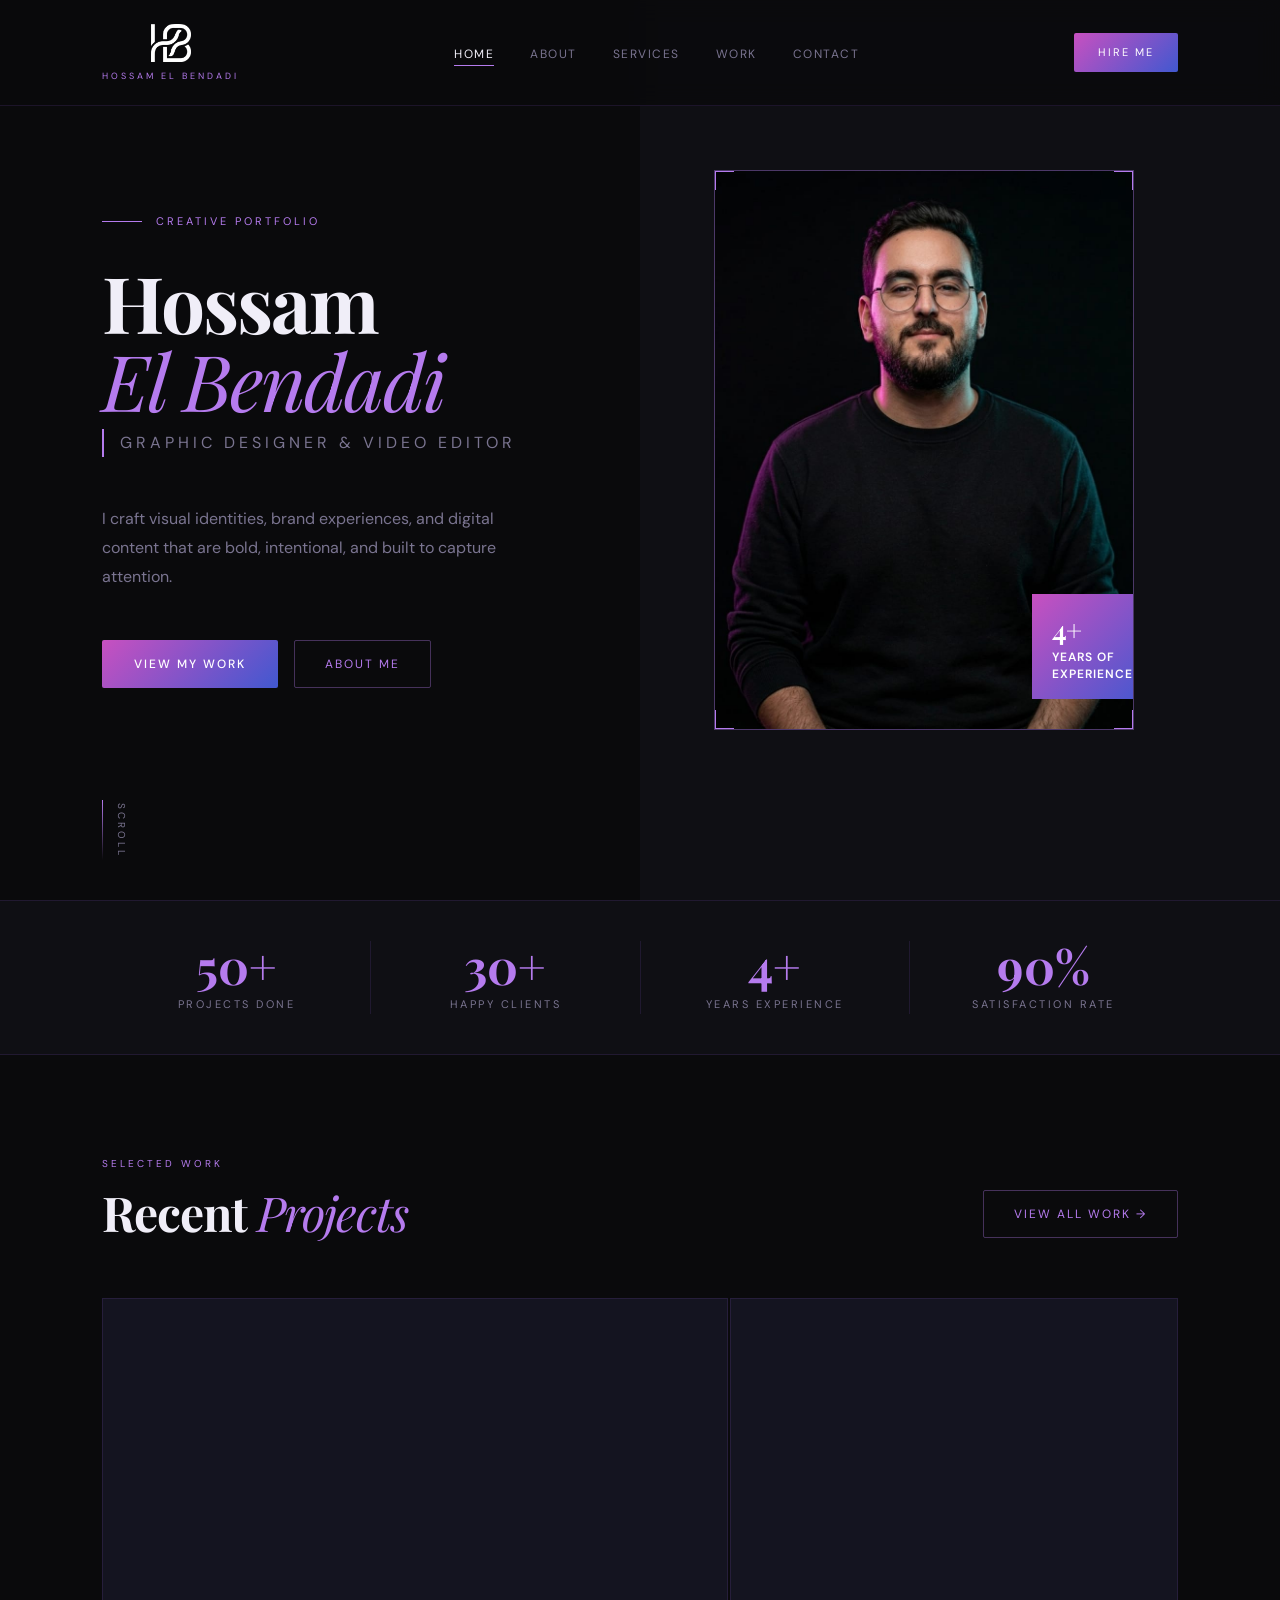
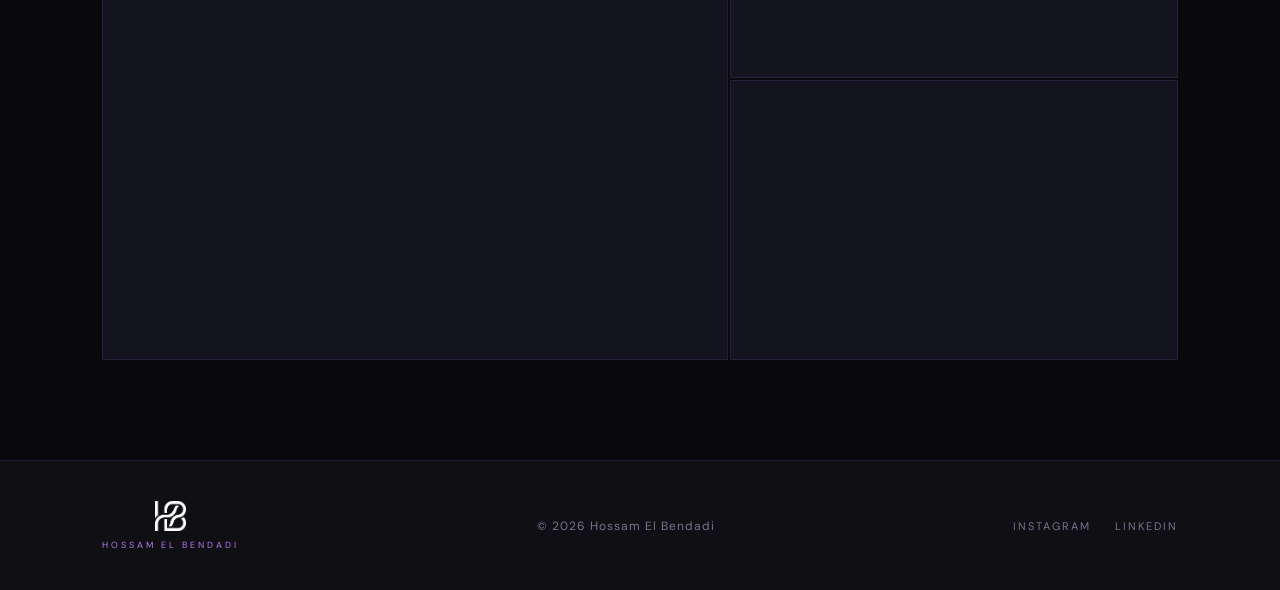
==== commit ade19b9a: "Improve gallery performance and portfolio UX" ====
--- a/index.html
+++ b/index.html
@@ -353,7 +353,7 @@
       <!-- Image : Social Media Post -->
       <div class="proj tall" data-type="img" data-src="portfolio%20hossam/social%20media%20post/hossam%20post.webp" data-title="Social Media Post" data-cat="Social Media">
         <div class="proj-img">
-          <img src="portfolio%20hossam/social%20media%20post/hossam%20post.webp" alt="Social Media Post">
+          <img src="portfolio%20hossam/social%20media%20post/hossam%20post.webp" alt="Social Media Post" loading="lazy" decoding="async">
         </div>
         <div class="proj-overlay">
           <span class="proj-cat">Social Media</span>
--- a/style.css
+++ b/style.css
@@ -387,6 +387,32 @@
   display: flex; align-items: center; justify-content: center;
   font-size: 12px; letter-spacing: 2px; text-transform: uppercase;
   color: var(--muted); opacity: 0.3;
+}
+
+.port-item.coming-soon {
+  cursor: default;
+  border-color: var(--border);
+}
+.port-item.coming-soon:hover {
+  border-color: var(--border);
+}
+.coming-soon-content {
+  width: 100%; height: 100%;
+  display: flex; flex-direction: column; align-items: center; justify-content: center;
+  background: var(--bg2);
+  text-align: center;
+  padding: 20px;
+}
+.coming-soon-content .soon-cat {
+  font-size: 10px; letter-spacing: 3px; text-transform: uppercase;
+  color: var(--gold); margin-bottom: 8px;
+}
+.coming-soon-content .soon-title {
+  font-family: var(--font-head); font-size: 22px; color: var(--text);
+  margin-bottom: 4px;
+}
+.coming-soon-content .soon-sub {
+  font-size: 12px; color: var(--muted);
 }
 
 .port-overlay {
